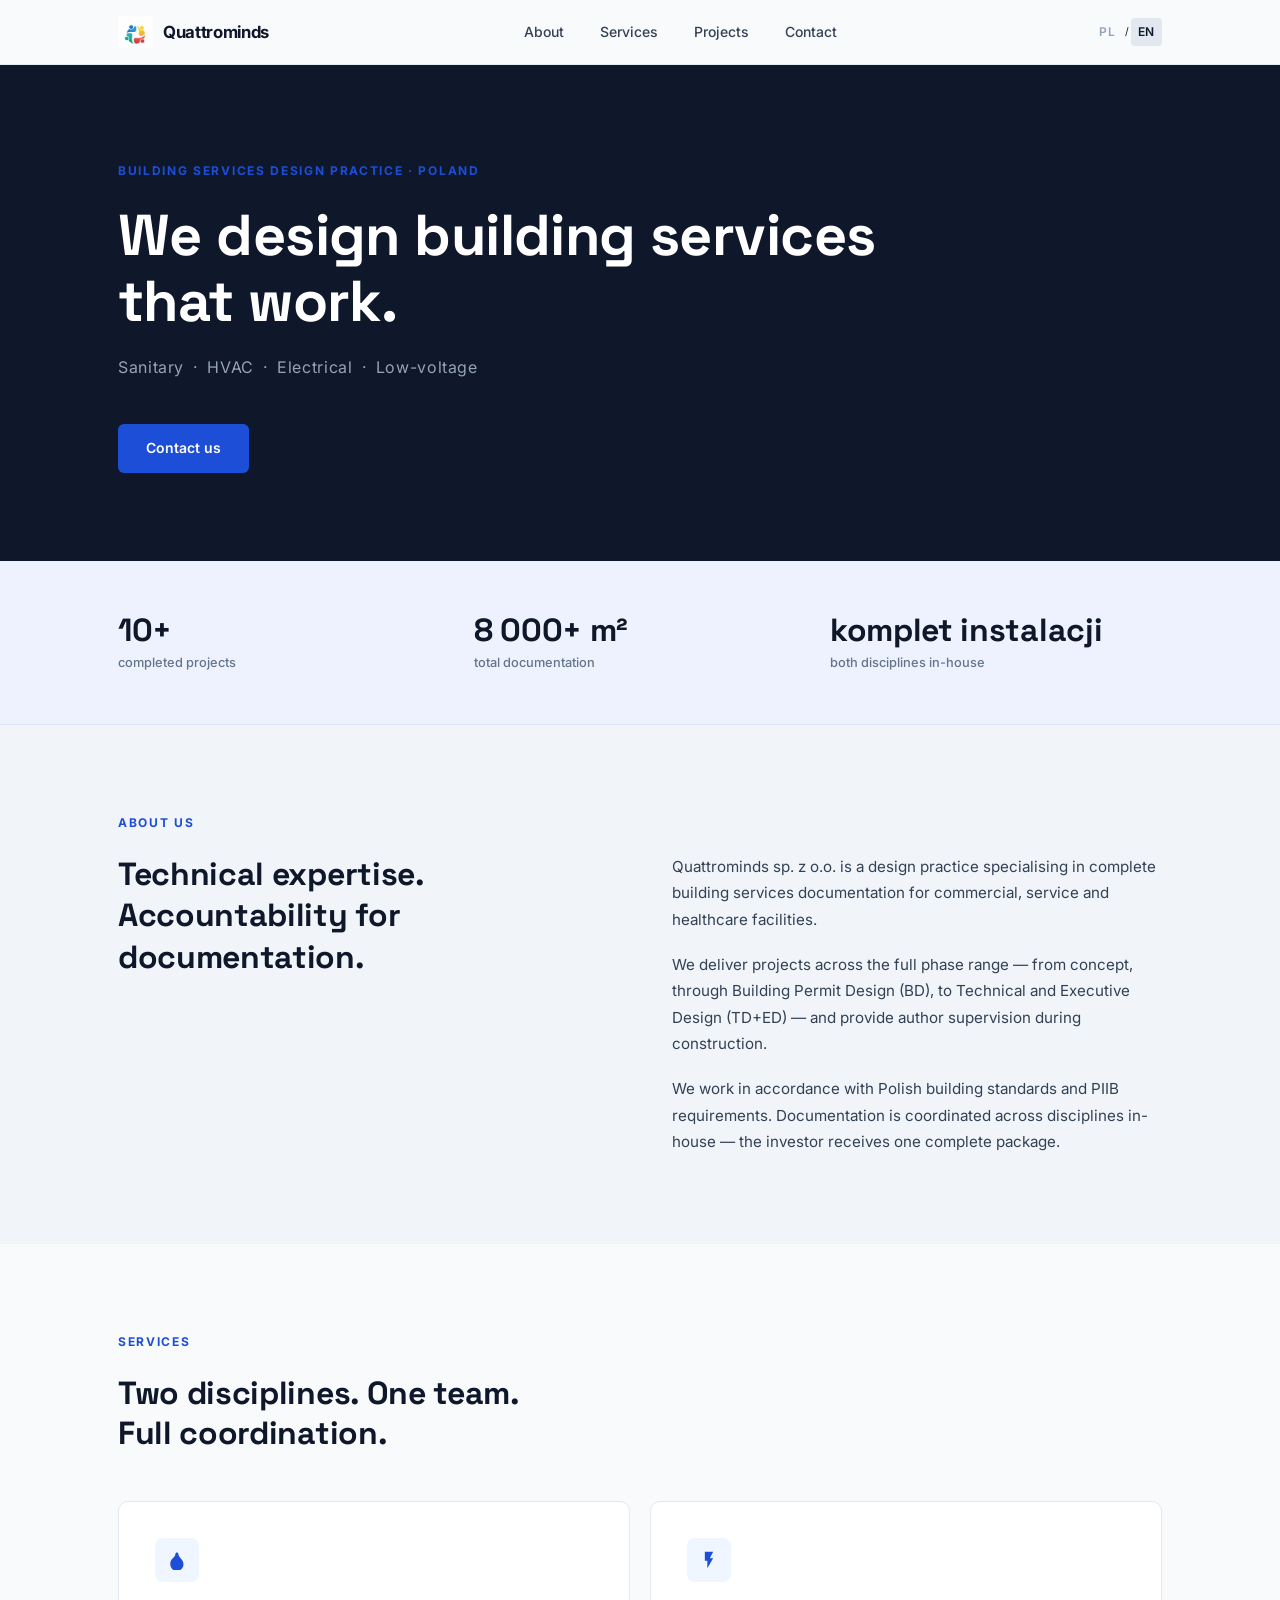
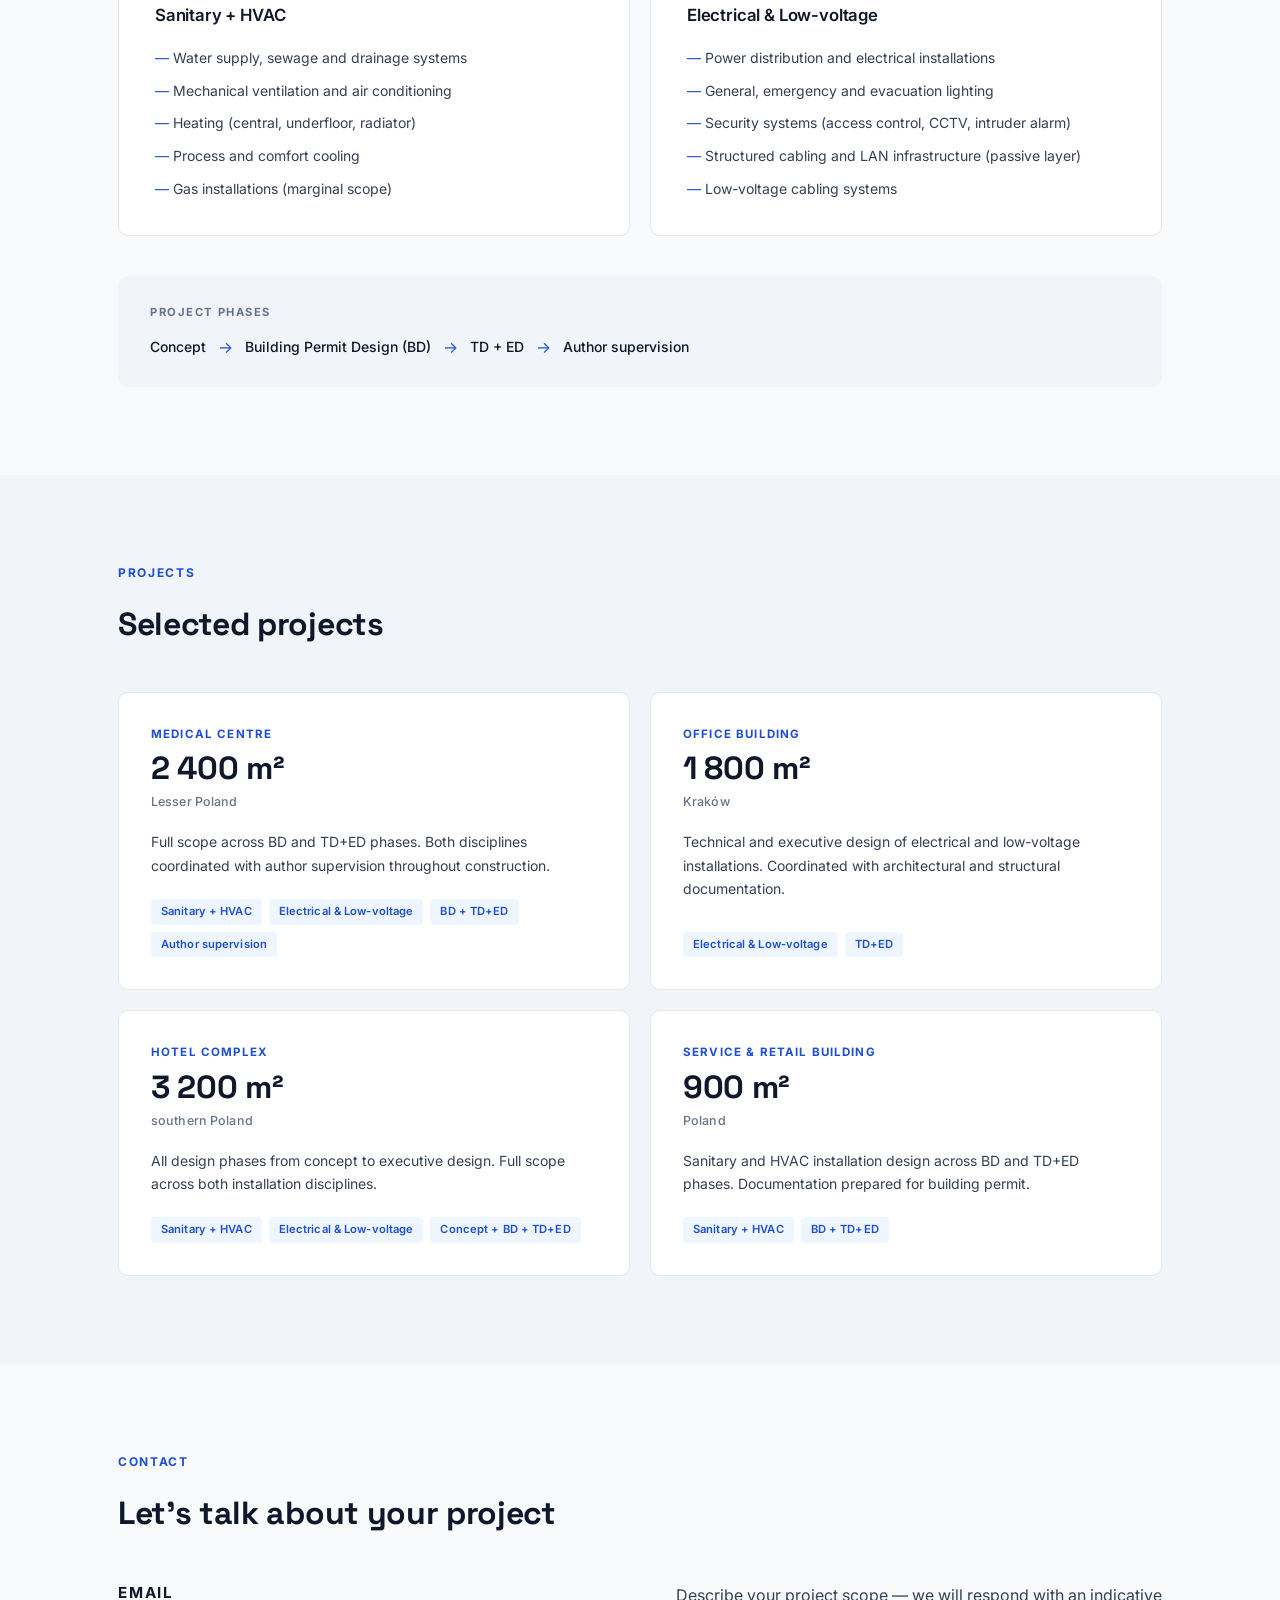
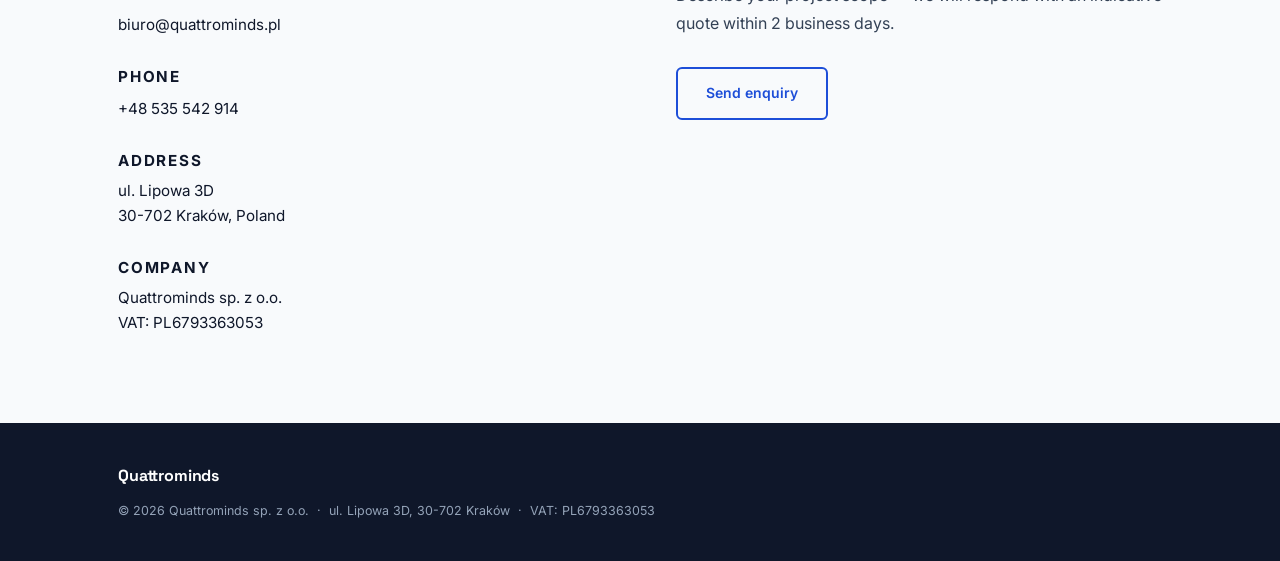
==== index-en.html @ c8619772 "Merge: wersja EN + switcher językowy" ====
﻿<!DOCTYPE html>
<html lang="en">
<head>
  <meta charset="UTF-8">
  <meta name="viewport" content="width=device-width, initial-scale=1.0">
  <title>Quattrominds – Building Services Engineering</title>
  <meta name="description" content="Quattrominds sp. z o.o. – building services design practice specialising in sanitary, HVAC, electrical and low-voltage installations. Poland.">
  <link rel="alternate" hreflang="pl" href="index.html">
  <link rel="alternate" hreflang="en" href="index-en.html">
  <link rel="preconnect" href="https://fonts.googleapis.com">
  <link rel="preconnect" href="https://fonts.gstatic.com" crossorigin>
  <link href="https://fonts.googleapis.com/css2?family=Inter:wght@300;400;500;600;700&family=Space+Grotesk:wght@600;700&display=swap" rel="stylesheet">
  <link rel="stylesheet" href="style.css">
</head>
<body>

  <!-- NAV -->
  <nav>
    <div class="container nav-inner">
      <a href="#" class="logo">
        <img src="logo-icon.png" alt="" class="logo-icon" aria-hidden="true">
        <span>Quattrominds</span>
      </a>
      <ul class="nav-links" id="nav-links">
        <li><a href="#o-firmie">About</a></li>
        <li><a href="#uslugi">Services</a></li>
        <li><a href="#realizacje">Projects</a></li>
        <li><a href="#kontakt">Contact</a></li>
      </ul>
      <div class="lang-switch">
        <a href="index.html">PL</a>
        <span class="lang-sep">/</span>
        <a href="index-en.html" class="lang-active">EN</a>
      </div>
      <button class="hamburger" id="hamburger" aria-label="Open menu" aria-expanded="false">
        <span></span>
        <span></span>
        <span></span>
      </button>
    </div>
  </nav>

  <!-- HERO -->
  <section id="hero">
    <div class="container">
      <p class="eyebrow">Building services design practice · Poland</p>
      <h1>We design building services<br>that work.</h1>
      <p class="hero-sub">Sanitary &nbsp;·&nbsp; HVAC &nbsp;·&nbsp; Electrical &nbsp;·&nbsp; Low-voltage</p>
      <a href="#kontakt" class="btn">Contact us</a>
    </div>
  </section>

  <!-- STATS -->
  <!-- Update stats figures (projects, m²) to current data -->
  <section id="statystyki">
    <div class="container">
      <div class="stats-grid">
        <div class="stat-item">
          <span class="stat-number">10+</span>
          <span class="stat-label">completed projects</span>
        </div>
        <div class="stat-item">
          <span class="stat-number">8 000+ m²</span>
          <span class="stat-label">total documentation</span>
        </div>
        <div class="stat-item">
          <span class="stat-number">komplet instalacji</span>
          <span class="stat-label">both disciplines in-house</span>
        </div>
      </div>
    </div>
  </section>

  <!-- ABOUT -->
  <section id="o-firmie">
    <div class="container">
      <p class="section-eyebrow">About us</p>
      <div class="two-col">
        <div>
          <h2>Technical expertise.<br>Accountability for documentation.</h2>
        </div>
        <div class="two-col-body">
          <p>Quattrominds sp. z o.o. is a design practice specialising in complete building services documentation for commercial, service and healthcare facilities.</p>
          <p>We deliver projects across the full phase range — from concept, through Building Permit Design (BD), to Technical and Executive Design (TD+ED) — and provide author supervision during construction.</p>
          <p>We work in accordance with Polish building standards and PIIB requirements. Documentation is coordinated across disciplines in-house — the investor receives one complete package.</p>
        </div>
      </div>
    </div>
  </section>

  <!-- SERVICES -->
  <section id="uslugi">
    <div class="container">
      <p class="section-eyebrow">Services</p>
      <h2 class="section-title">Two disciplines. One team.<br>Full coordination.</h2>
      <div class="services-grid">
        <div class="service-card">
          <div class="service-icon"><svg width="20" height="20" viewBox="0 0 24 24" fill="currentColor" aria-hidden="true"><path d="M12 2c-1.1 0-2 .9-2 2 0 2.55-2.92 5.4-5 7.28A9 9 0 0 0 3 18c0 4.97 4.03 9 9 9s9-4.03 9-9a9 9 0 0 0-2-5.72C16.92 9.4 14 6.55 14 4c0-1.1-.9-2-2-2z" transform="scale(0.88) translate(1.5,1.5)"/></svg></div>
          <h3>Sanitary + HVAC</h3>
          <ul>
            <li>Water supply, sewage and drainage systems</li>
            <li>Mechanical ventilation and air conditioning</li>
            <li>Heating (central, underfloor, radiator)</li>
            <li>Process and comfort cooling</li>
            <li>Gas installations (marginal scope)</li>
          </ul>
        </div>
        <div class="service-card">
          <div class="service-icon"><svg width="20" height="20" viewBox="0 0 24 24" fill="currentColor" aria-hidden="true"><path d="M7 2v11h3v9l7-12h-4l4-8z"/></svg></div>
          <h3>Electrical &amp; Low-voltage</h3>
          <ul>
            <li>Power distribution and electrical installations</li>
            <li>General, emergency and evacuation lighting</li>
            <li>Security systems (access control, CCTV, intruder alarm)</li>
            <li>Structured cabling and LAN infrastructure (passive layer)</li>
            <li>Low-voltage cabling systems</li>
          </ul>
        </div>
      </div>
      <div class="phases-bar">
        <p class="phases-label">Project phases</p>
        <div class="phases-list">
          <span class="phase">Concept</span>
          <span class="arrow">→</span>
          <span class="phase">Building Permit Design (BD)</span>
          <span class="arrow">→</span>
          <span class="phase">TD + ED</span>
          <span class="arrow">→</span>
          <span class="phase">Author supervision</span>
        </div>
      </div>
    </div>
  </section>

  <!-- PROJECTS -->
  <section id="realizacje">
    <div class="container">
      <p class="section-eyebrow">Projects</p>
      <h2 class="section-title">Selected projects</h2>
      <div class="projects-grid">

        <div class="project-card">
          <p class="project-type">Medical centre</p>
          <p class="project-metric">2 400 m²</p>
          <p class="project-location">Lesser Poland</p>
          <p class="project-desc">Full scope across BD and TD+ED phases. Both disciplines coordinated with author supervision throughout construction.</p>
          <div class="project-tags">
            <span>Sanitary + HVAC</span>
            <span>Electrical &amp; Low-voltage</span>
            <span>BD + TD+ED</span>
            <span>Author supervision</span>
          </div>
        </div>

        <div class="project-card">
          <p class="project-type">Office building</p>
          <p class="project-metric">1 800 m²</p>
          <p class="project-location">Kraków</p>
          <p class="project-desc">Technical and executive design of electrical and low-voltage installations. Coordinated with architectural and structural documentation.</p>
          <div class="project-tags">
            <span>Electrical &amp; Low-voltage</span>
            <span>TD+ED</span>
          </div>
        </div>

        <div class="project-card">
          <p class="project-type">Hotel complex</p>
          <p class="project-metric">3 200 m²</p>
          <p class="project-location">southern Poland</p>
          <p class="project-desc">All design phases from concept to executive design. Full scope across both installation disciplines.</p>
          <div class="project-tags">
            <span>Sanitary + HVAC</span>
            <span>Electrical &amp; Low-voltage</span>
            <span>Concept + BD + TD+ED</span>
          </div>
        </div>

        <div class="project-card">
          <p class="project-type">Service &amp; retail building</p>
          <p class="project-metric">900 m²</p>
          <p class="project-location">Poland</p>
          <p class="project-desc">Sanitary and HVAC installation design across BD and TD+ED phases. Documentation prepared for building permit.</p>
          <div class="project-tags">
            <span>Sanitary + HVAC</span>
            <span>BD + TD+ED</span>
          </div>
        </div>

      </div>
    </div>
  </section>

  <!-- CONTACT -->
  <section id="kontakt">
    <div class="container">
      <p class="section-eyebrow">Contact</p>
      <h2 class="section-title">Let's talk about your project</h2>
      <div class="contact-grid">
        <div class="contact-info">
          <div class="contact-item">
            <p class="contact-label">Email</p>
            <a href="mailto:biuro@quattrominds.pl">biuro@quattrominds.pl</a>
          </div>
          <div class="contact-item">
            <p class="contact-label">Phone</p>
            <a href="tel:+48535542914">+48 535 542 914</a>
          </div>
          <div class="contact-item">
            <p class="contact-label">Address</p>
            <p>ul. Lipowa 3D<br>30-702 Kraków, Poland</p>
          </div>
          <div class="contact-item">
            <p class="contact-label">Company</p>
            <p>Quattrominds sp. z o.o.<br>VAT: PL6793363053</p>
          </div>
        </div>
        <div class="contact-cta">
          <p>Describe your project scope — we will respond with an indicative quote within 2 business days.</p>
          <a href="mailto:biuro@quattrominds.pl" class="btn btn-outline">Send enquiry</a>
        </div>
      </div>
    </div>
  </section>

  <!-- FOOTER -->
  <footer>
    <div class="container footer-inner">
      <a href="#" class="logo--footer">Quattrominds</a>
      <p>© 2026 Quattrominds sp. z o.o. &nbsp;·&nbsp; ul. Lipowa 3D, 30-702 Kraków &nbsp;·&nbsp; VAT: PL6793363053</p>
    </div>
  </footer>

  <script>
    const hamburger = document.getElementById('hamburger');
    const navLinks = document.getElementById('nav-links');

    hamburger.addEventListener('click', () => {
      const isOpen = navLinks.classList.toggle('is-open');
      hamburger.setAttribute('aria-expanded', String(isOpen));
      hamburger.classList.toggle('is-active', isOpen);
    });

    navLinks.querySelectorAll('a').forEach(link => {
      link.addEventListener('click', () => {
        navLinks.classList.remove('is-open');
        hamburger.setAttribute('aria-expanded', 'false');
        hamburger.classList.remove('is-active');
      });
    });
  </script>

</body>
</html>
---- style.css ----
﻿/* =============================================
   QUATTROMINDS — style.css
   ============================================= */

/* Reset */
*, *::before, *::after {
  box-sizing: border-box;
  margin: 0;
  padding: 0;
}

/* Zmienne */
:root {
  --navy:       #0f172a;
  --navy-mid:   #1e293b;
  --blue:       #1d4ed8;
  --blue-hover: #1e40af;
  --blue-light: #eff6ff;
  --gray-50:    #f8fafc;
  --gray-100:   #f1f5f9;
  --gray-200:   #e2e8f0;
  --gray-400:   #94a3b8;
  --gray-500:   #64748b;
  --gray-700:   #334155;
  --white:      #ffffff;
  --font:       'Inter', system-ui, -apple-system, sans-serif;
  --font-display: 'Space Grotesk', system-ui, -apple-system, sans-serif;
  --radius:     10px;
  --transition: 0.2s ease;
}

html {
  scroll-behavior: smooth;
  font-size: 16px;
}

body {
  font-family: var(--font);
  color: var(--navy);
  background: var(--gray-50);
  line-height: 1.6;
  -webkit-font-smoothing: antialiased;
}

h1, h2 {
  font-family: var(--font-display);
}

/* ---- CONTAINER ---- */
.container {
  max-width: 1100px;
  margin: 0 auto;
  padding: 0 28px;
}

/* ---- NAWIGACJA ---- */
nav {
  position: sticky;
  top: 0;
  z-index: 100;
  background: rgba(248, 250, 252, 0.96);
  backdrop-filter: blur(10px);
  border-bottom: 1px solid var(--gray-200);
}

.nav-inner {
  display: flex;
  align-items: center;
  justify-content: space-between;
  height: 64px;
}

.logo {
  display: flex;
  align-items: center;
  gap: 10px;
  font-weight: 700;
  font-size: 1.05rem;
  letter-spacing: -0.02em;
  color: var(--navy);
  text-decoration: none;
}

.logo-icon {
  height: 32px;
  width: auto;
  display: block;
  flex-shrink: 0;
}

.nav-links {
  display: flex;
  gap: 36px;
  list-style: none;
}

.nav-links a {
  font-size: 0.875rem;
  font-weight: 500;
  color: var(--gray-700);
  text-decoration: none;
  transition: color var(--transition);
}

.nav-links a:hover {
  color: var(--blue);
}

/* ---- HAMBURGER ---- */
.hamburger {
  display: none;
  flex-direction: column;
  gap: 5px;
  background: none;
  border: none;
  cursor: pointer;
  padding: 6px;
  flex-shrink: 0;
}

.hamburger span {
  display: block;
  width: 24px;
  height: 2px;
  background: var(--navy);
  border-radius: 2px;
  transition: transform 0.22s ease, opacity 0.22s ease;
}

.hamburger.is-active span:nth-child(1) {
  transform: translateY(7px) rotate(45deg);
}

.hamburger.is-active span:nth-child(2) {
  opacity: 0;
}

.hamburger.is-active span:nth-child(3) {
  transform: translateY(-7px) rotate(-45deg);
}

/* ---- HERO ---- */
#hero {
  padding: 96px 0 88px;
  background: var(--navy);
  color: var(--white);
}

.eyebrow,
.section-eyebrow {
  font-size: 0.75rem;
  font-weight: 700;
  letter-spacing: 0.14em;
  text-transform: uppercase;
  color: var(--blue);
  margin-bottom: 22px;
}

#hero h1 {
  font-size: clamp(2.2rem, 5vw, 3.6rem);
  font-weight: 700;
  line-height: 1.15;
  letter-spacing: -0.01em;
  margin-bottom: 20px;
}

.hero-sub {
  font-size: 1rem;
  color: var(--gray-400);
  letter-spacing: 0.04em;
  margin-bottom: 44px;
}

/* ---- PRZYCISKI ---- */
.btn {
  display: inline-block;
  background: var(--blue);
  color: var(--white);
  font-family: var(--font);
  font-weight: 600;
  font-size: 0.875rem;
  padding: 13px 28px;
  border-radius: 6px;
  text-decoration: none;
  transition: background var(--transition), transform var(--transition);
}

.btn:hover {
  background: var(--blue-hover);
  transform: translateY(-1px);
}

.btn-outline {
  background: transparent;
  border: 2px solid var(--blue);
  color: var(--blue);
}

.btn-outline:hover {
  background: var(--blue);
  color: var(--white);
}

/* ---- STATYSTYKI ---- */
#statystyki {
  padding: 52px 0;
  background: #eef2ff;
  border-bottom: 1px solid #dde4ff;
}

.stats-grid {
  display: grid;
  grid-template-columns: repeat(3, 1fr);
  gap: 24px;
}

.stat-item {
  display: flex;
  flex-direction: column;
  gap: 6px;
}

.stat-number {
  font-family: var(--font-display);
  font-size: clamp(1.5rem, 2.8vw, 2rem);
  font-weight: 700;
  color: var(--navy);
  letter-spacing: -0.01em;
  line-height: 1.1;
}

.stat-label {
  font-size: 0.8rem;
  color: var(--gray-500);
  font-weight: 500;
  line-height: 1.4;
}

/* ---- O FIRMIE ---- */
#o-firmie {
  padding: 88px 0;
  background: var(--gray-100);
}

.two-col {
  display: grid;
  grid-template-columns: 1fr 1fr;
  gap: 64px;
  align-items: start;
}

.two-col h2 {
  font-size: clamp(1.4rem, 2.8vw, 2rem);
  font-weight: 700;
  line-height: 1.3;
  letter-spacing: -0.01em;
}

.two-col-body p {
  font-size: 0.95rem;
  color: var(--gray-700);
  margin-bottom: 18px;
  line-height: 1.75;
}

.two-col-body p:last-child {
  margin-bottom: 0;
}

/* ---- USŁUGI ---- */
#uslugi {
  padding: 88px 0;
  background: var(--gray-50);
}

.section-title {
  font-size: clamp(1.4rem, 2.8vw, 2rem);
  font-weight: 700;
  letter-spacing: -0.01em;
  line-height: 1.25;
  margin-bottom: 48px;
}

.services-grid {
  display: grid;
  grid-template-columns: 1fr 1fr;
  gap: 20px;
  margin-bottom: 40px;
}

.service-card {
  border: 1px solid var(--gray-200);
  border-radius: var(--radius);
  padding: 36px;
  background: var(--white);
  transition: border-color var(--transition), box-shadow var(--transition);
}

.service-card:hover {
  border-color: var(--blue);
  box-shadow: 0 2px 16px rgba(29, 78, 216, 0.06);
}

.service-icon {
  width: 44px;
  height: 44px;
  background: var(--blue-light);
  color: var(--blue);
  font-weight: 700;
  font-size: 1rem;
  border-radius: 8px;
  display: flex;
  align-items: center;
  justify-content: center;
  margin-bottom: 20px;
}

.service-card h3 {
  font-size: 1.05rem;
  font-weight: 600;
  margin-bottom: 18px;
  letter-spacing: -0.01em;
}

.service-card ul {
  list-style: none;
  display: flex;
  flex-direction: column;
  gap: 11px;
}

.service-card li {
  font-size: 0.875rem;
  color: var(--gray-700);
  padding-left: 18px;
  position: relative;
  line-height: 1.55;
}

.service-card li::before {
  content: '—';
  position: absolute;
  left: 0;
  color: var(--blue);
  font-weight: 400;
}

/* Fazy */
.phases-bar {
  background: var(--gray-100);
  border-radius: var(--radius);
  padding: 28px 32px;
}

.phases-label {
  font-size: 0.7rem;
  font-weight: 700;
  letter-spacing: 0.14em;
  text-transform: uppercase;
  color: var(--gray-500);
  margin-bottom: 14px;
}

.phases-list {
  display: flex;
  flex-wrap: wrap;
  align-items: center;
  gap: 12px;
}

.phase {
  font-size: 0.875rem;
  font-weight: 500;
  color: var(--navy);
}

.arrow {
  color: var(--blue);
  font-size: 1rem;
  line-height: 1;
}

/* ---- REALIZACJE ---- */
#realizacje {
  padding: 88px 0;
  background: var(--gray-100);
}

.projects-grid {
  display: grid;
  grid-template-columns: repeat(2, 1fr);
  gap: 20px;
}

.project-card {
  background: var(--white);
  border-radius: var(--radius);
  padding: 32px;
  border: 1px solid var(--gray-200);
  transition: box-shadow var(--transition);
  display: flex;
  flex-direction: column;
}

.project-card:hover {
  box-shadow: 0 4px 24px rgba(0, 0, 0, 0.07);
}

.project-type {
  font-size: 0.72rem;
  font-weight: 700;
  color: var(--blue);
  text-transform: uppercase;
  letter-spacing: 0.1em;
  margin-bottom: 8px;
}

.project-metric {
  font-family: var(--font-display);
  font-size: clamp(1.6rem, 3vw, 2rem);
  font-weight: 700;
  color: var(--navy);
  letter-spacing: -0.01em;
  line-height: 1.1;
  margin-bottom: 6px;
}

.project-location {
  font-size: 0.78rem;
  color: var(--gray-500);
  font-weight: 500;
  margin-bottom: 18px;
  letter-spacing: 0.01em;
}

.project-desc {
  font-size: 0.875rem;
  color: var(--gray-700);
  line-height: 1.65;
  margin-bottom: 22px;
  flex: 1;
}

.project-tags {
  display: flex;
  flex-wrap: wrap;
  gap: 7px;
}

.project-tags span {
  font-size: 0.7rem;
  font-weight: 600;
  background: var(--blue-light);
  color: var(--blue);
  padding: 4px 10px;
  border-radius: 4px;
  letter-spacing: 0.01em;
}

/* ---- KONTAKT ---- */
#kontakt {
  padding: 88px 0;
  background: var(--gray-50);
}

.contact-grid {
  display: grid;
  grid-template-columns: 1fr 1fr;
  gap: 72px;
  align-items: start;
}

.contact-info {
  display: flex;
  flex-direction: column;
  gap: 28px;
}

.contact-label {
  font-size: 0.7rem;
  font-weight: 700;
  text-transform: uppercase;
  letter-spacing: 0.12em;
  color: var(--gray-500);
  margin-bottom: 6px;
}

.contact-item a,
.contact-item p {
  font-size: 0.95rem;
  color: var(--navy);
  text-decoration: none;
  line-height: 1.6;
}

.contact-item a:hover {
  color: var(--blue);
}

.contact-cta p {
  font-size: 1rem;
  color: var(--gray-700);
  line-height: 1.75;
  margin-bottom: 30px;
}

/* ---- FOOTER ---- */
footer {
  background: var(--navy);
  padding: 40px 0;
}

.footer-inner {
  display: flex;
  flex-direction: column;
  gap: 12px;
}

.logo--footer {
  font-family: var(--font-display);
  font-size: 1rem;
  font-weight: 700;
  color: var(--white);
  text-decoration: none;
  letter-spacing: -0.01em;
}

footer p {
  font-size: 0.78rem;
  color: var(--gray-400);
  line-height: 1.6;
}

/* ---- RESPONSYWNOŚĆ ---- */
@media (max-width: 768px) {
  .hamburger {
    display: flex;
  }

  .nav-links {
    display: none;
    position: absolute;
    top: 64px;
    left: 0;
    right: 0;
    background: rgba(248, 250, 252, 0.98);
    backdrop-filter: blur(10px);
    border-bottom: 1px solid var(--gray-200);
    flex-direction: column;
    padding: 20px 28px 28px;
    gap: 20px;
  }

  .nav-links.is-open {
    display: flex;
  }

  .nav-links a {
    font-size: 1rem;
  }

  #hero {
    padding: 64px 0 56px;
  }

  .stats-grid {
    grid-template-columns: repeat(2, 1fr);
    gap: 28px 20px;
  }

  .two-col,
  .services-grid,
  .projects-grid,
  .contact-grid {
    grid-template-columns: 1fr;
    gap: 32px;
  }

  .phases-list {
    flex-direction: column;
    align-items: flex-start;
    gap: 10px;
  }

  .arrow {
    transform: rotate(90deg);
    display: inline-block;
  }

  .section-title {
    margin-bottom: 32px;
  }
}

@media (max-width: 480px) {
  .container {
    padding: 0 18px;
  }

  #hero h1 {
    font-size: 1.9rem;
  }

  .service-card,
  .project-card {
    padding: 24px;
  }

  .phases-bar {
    padding: 22px 20px;
  }

  .stats-grid {
    grid-template-columns: repeat(2, 1fr);
  }
}

/* ---- PRZEŁĄCZNIK JĘZYKA ---- */
.lang-switch {
  display: flex;
  align-items: center;
  gap: 2px;
  flex-shrink: 0;
}

.lang-switch a {
  font-size: 0.75rem;
  font-weight: 600;
  letter-spacing: 0.06em;
  color: var(--gray-400);
  text-decoration: none;
  padding: 4px 7px;
  border-radius: 4px;
  transition: color var(--transition), background var(--transition);
}

.lang-switch a:hover {
  color: var(--navy);
  background: var(--gray-100);
}

.lang-switch a.lang-active {
  color: var(--navy);
  background: var(--gray-200);
}

.lang-sep {
  font-size: 0.65rem;
  color: var(--gray-300);
  user-select: none;
}
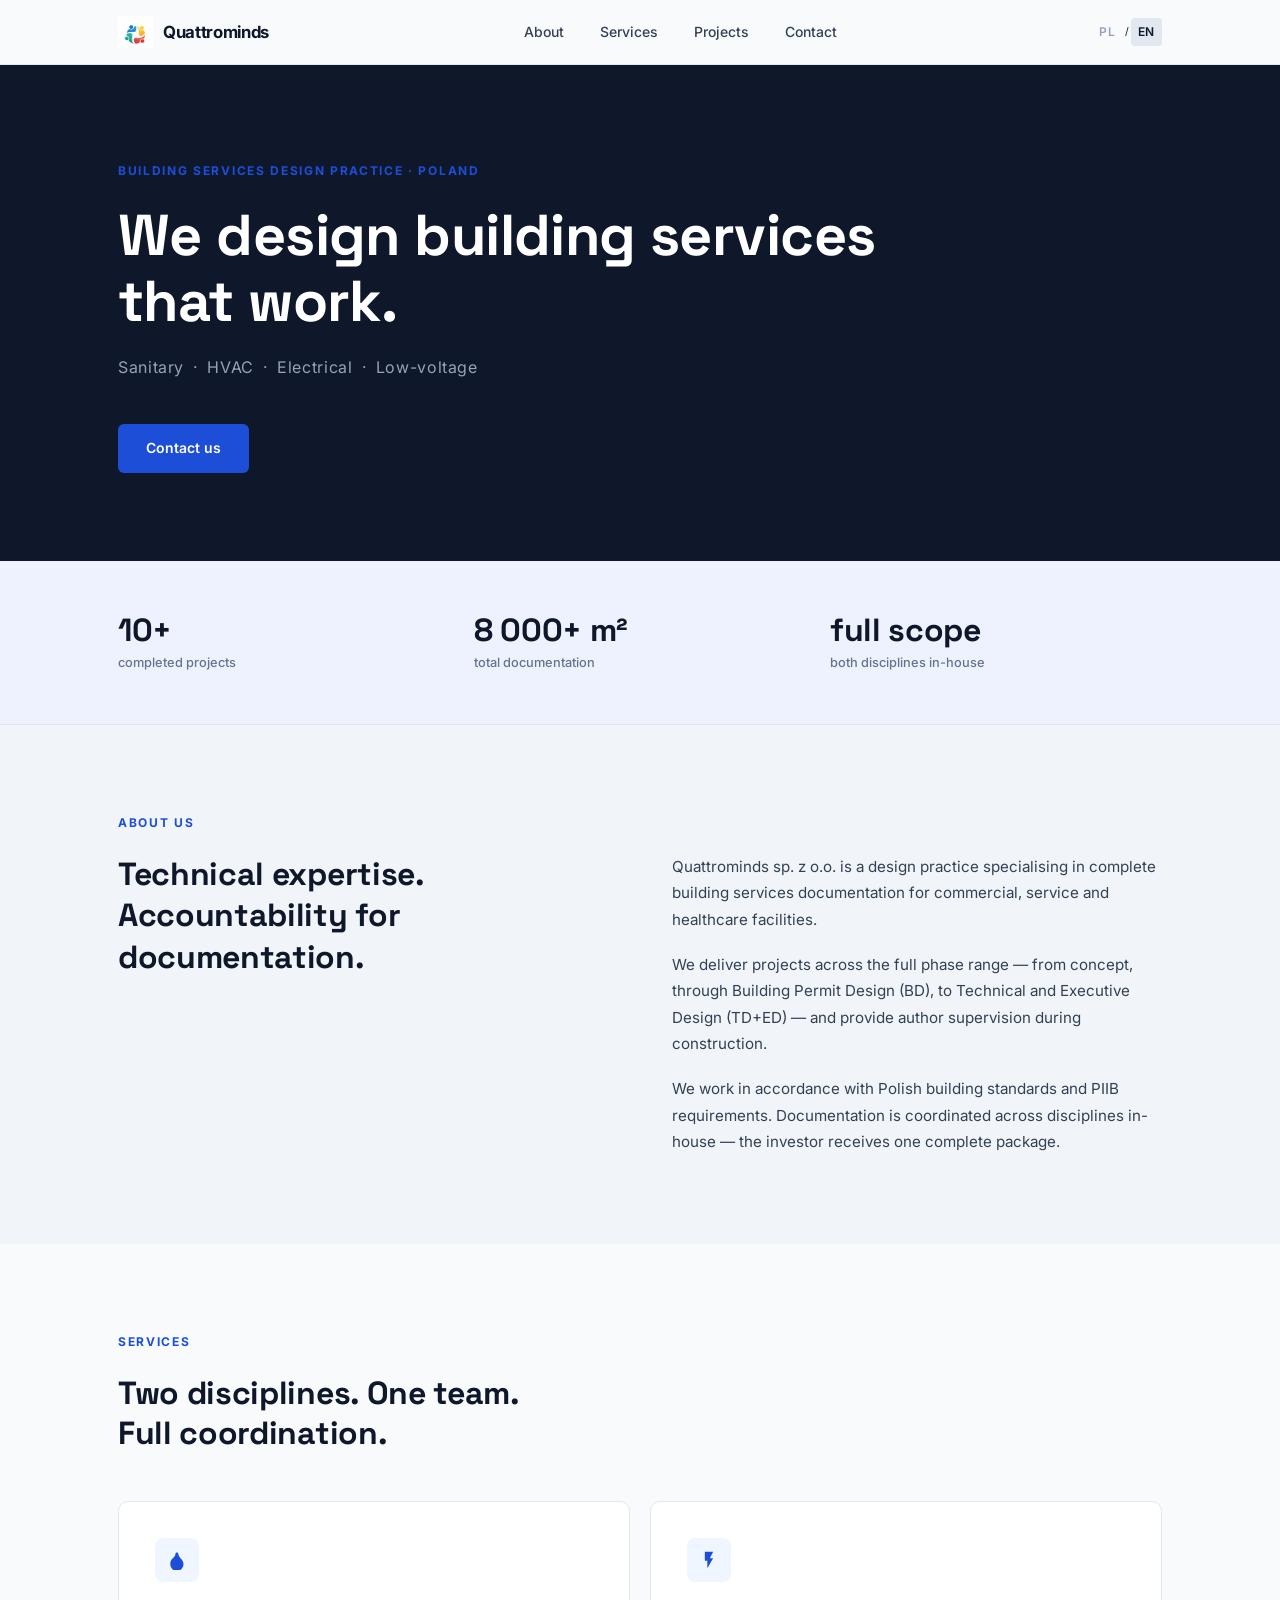
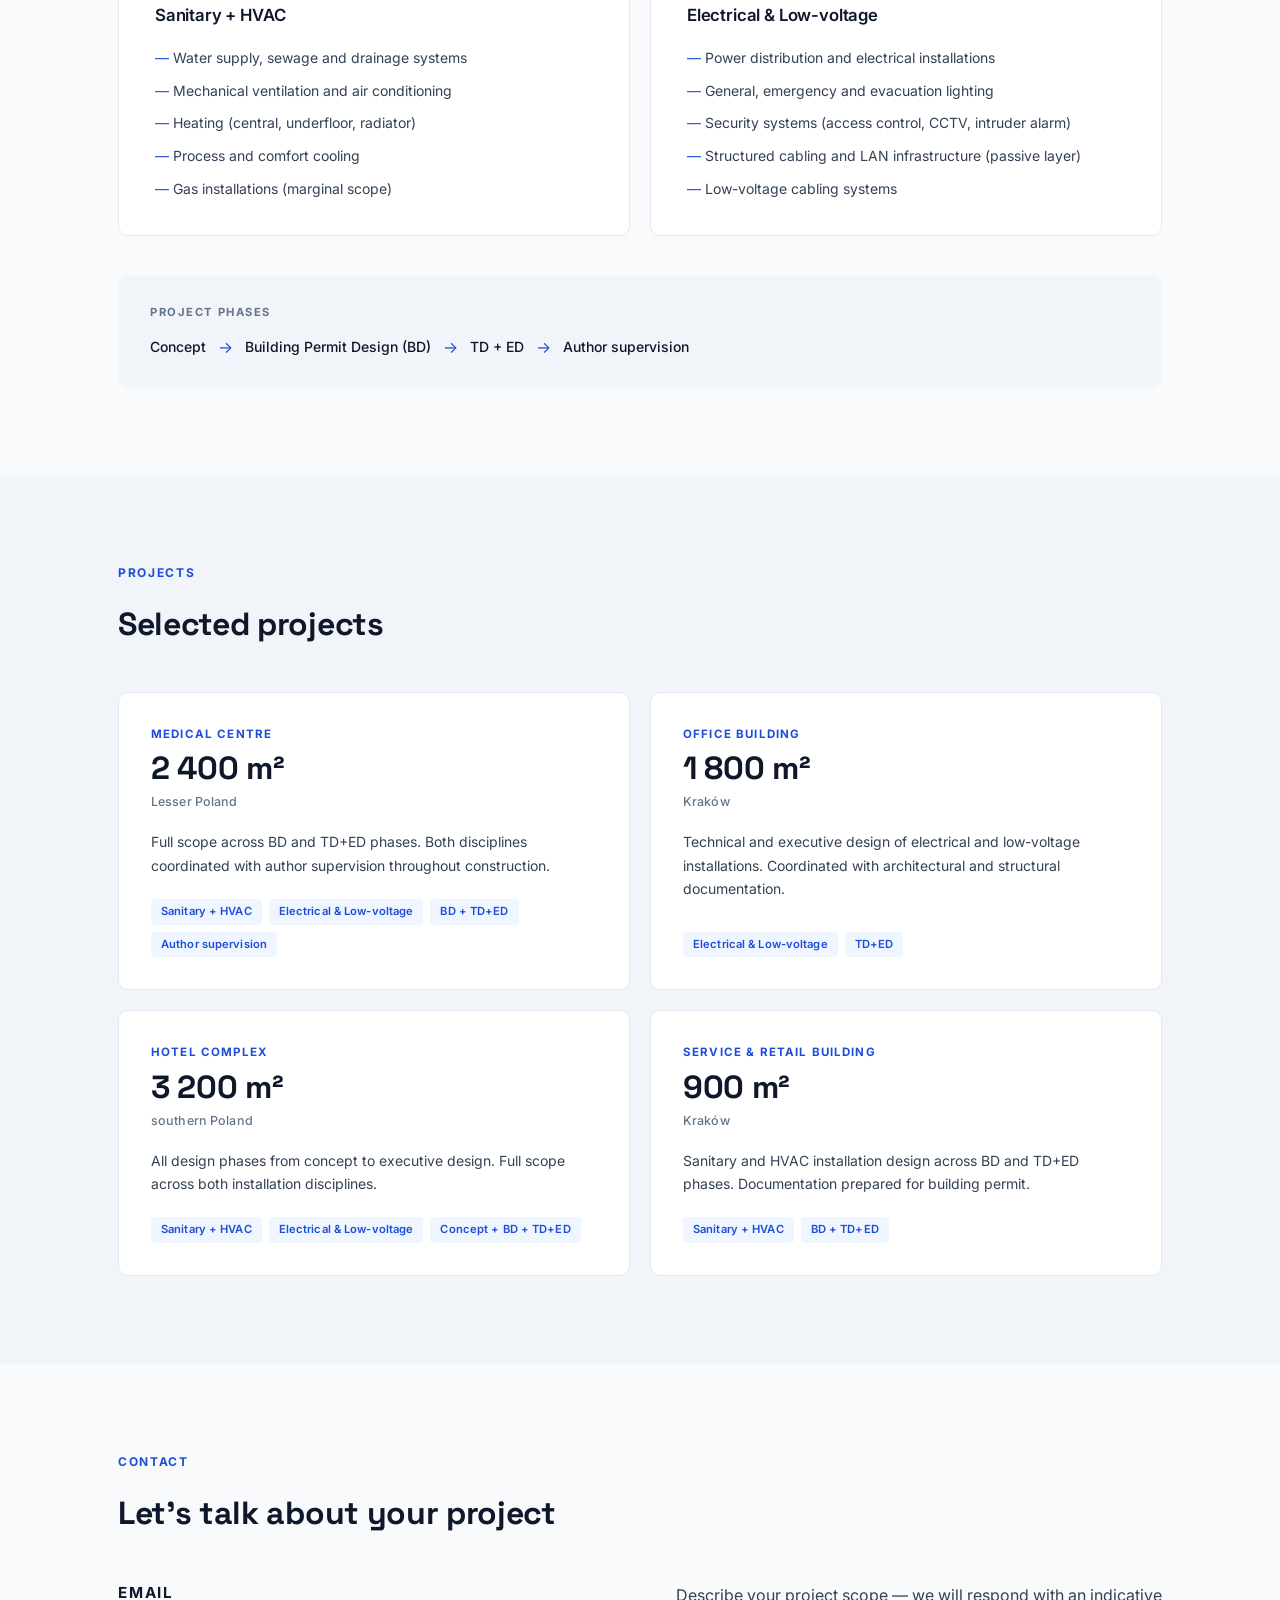
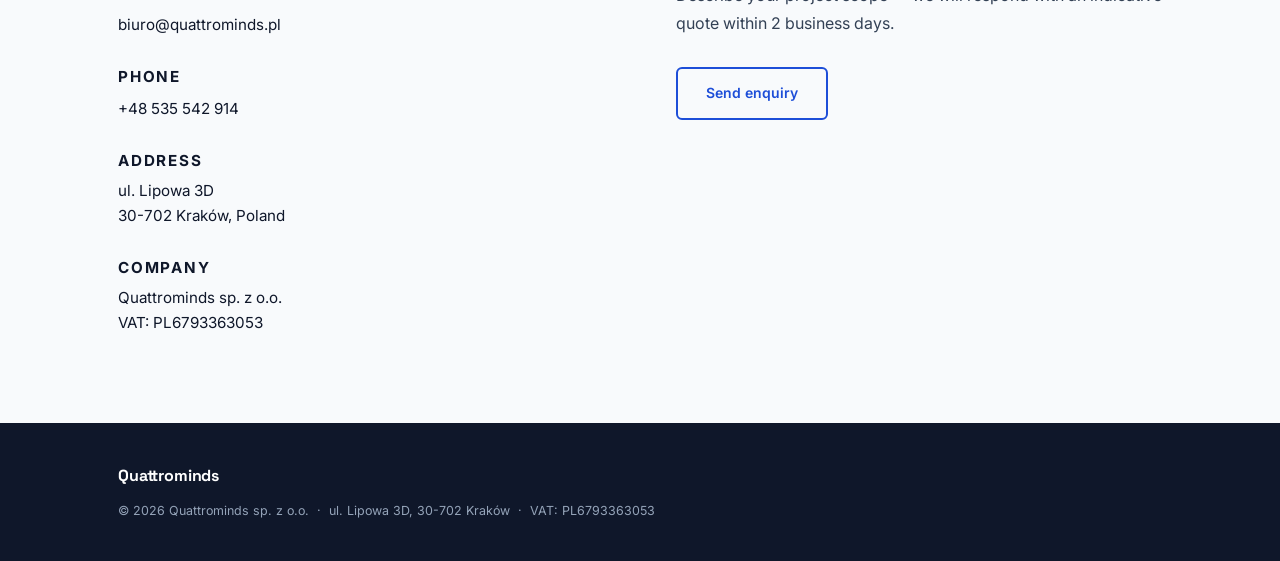
==== commit 0cbc8cd0: "Merge: sync PL/EN" ====
--- a/index-en.html
+++ b/index-en.html
@@ -64,7 +64,7 @@
           <span class="stat-label">total documentation</span>
         </div>
         <div class="stat-item">
-          <span class="stat-number">komplet instalacji</span>
+          <span class="stat-number">full scope</span>
           <span class="stat-label">both disciplines in-house</span>
         </div>
       </div>
@@ -178,7 +178,7 @@
         <div class="project-card">
           <p class="project-type">Service &amp; retail building</p>
           <p class="project-metric">900 m²</p>
-          <p class="project-location">Poland</p>
+          <p class="project-location">Kraków</p>
           <p class="project-desc">Sanitary and HVAC installation design across BD and TD+ED phases. Documentation prepared for building permit.</p>
           <div class="project-tags">
             <span>Sanitary + HVAC</span>
